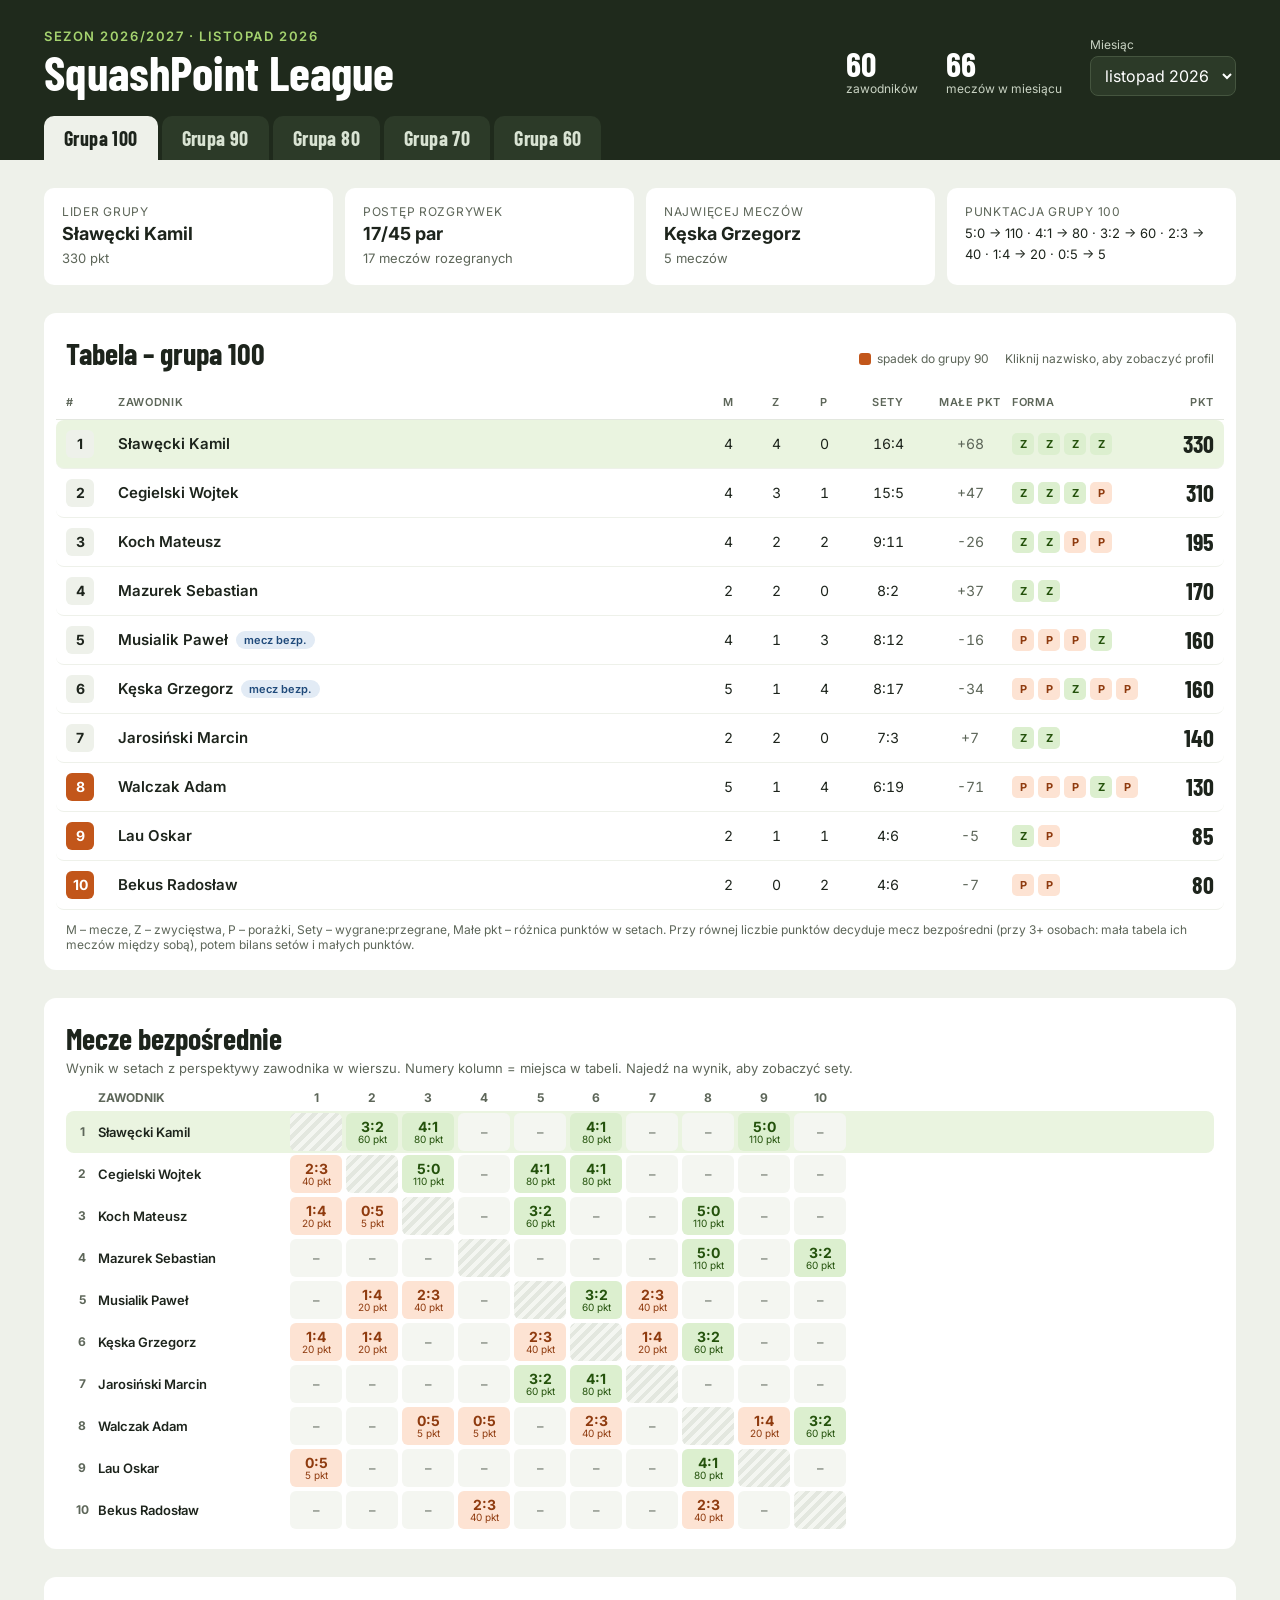
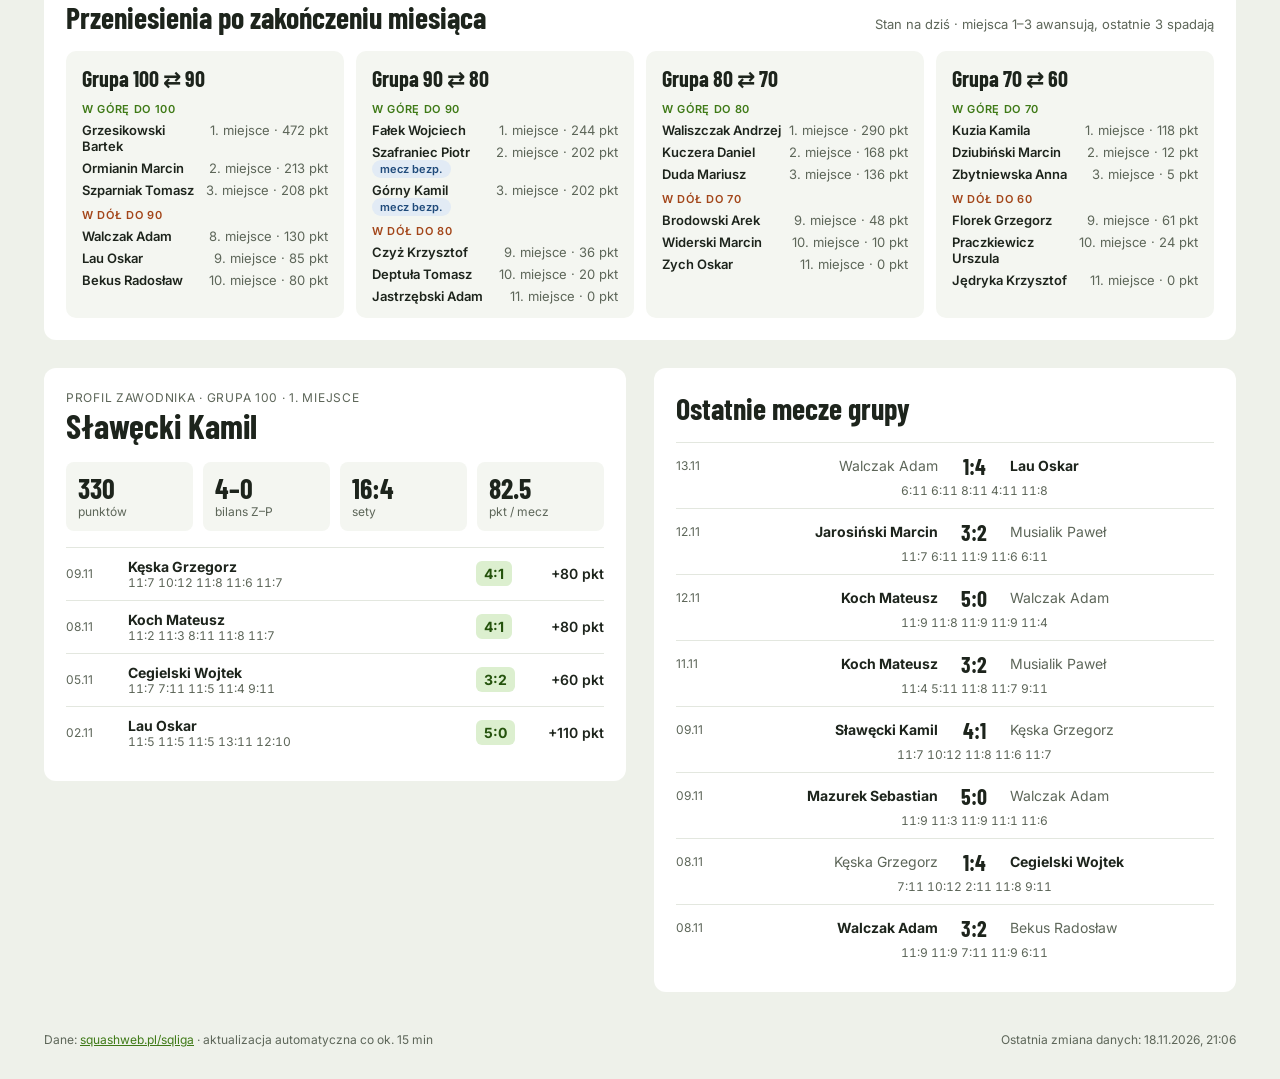
==== site/index.html @ b8cb8882 "Add files via upload" ====
<!doctype html>
<html lang="pl">
<head>
<meta charset="utf-8">
<meta name="viewport" content="width=device-width, initial-scale=1">
<title>SquashPoint League – tabela ligi</title>
<meta name="description" content="Tabele, mecze bezpośrednie i wyniki SquashPoint League.">
<link rel="preconnect" href="https://fonts.googleapis.com">
<link rel="preconnect" href="https://fonts.gstatic.com" crossorigin>
<link rel="stylesheet" href="https://fonts.googleapis.com/css2?family=Barlow+Condensed:wght@600;700&family=Inter:wght@400;500;600;700&display=swap">
<link rel="stylesheet" href="style.css">
</head>
<body>
<header class="top">
  <div class="wrap top-inner">
    <div class="top-row">
      <div class="brand">
        <div class="kicker">Sezon <span id="season">–</span> · <span id="monthLabel">–</span></div>
        <h1>SquashPoint League</h1>
      </div>
      <div class="top-stats">
        <div><b id="statPlayers">–</b><span>zawodników</span></div>
        <div><b id="statMatches">–</b><span>meczów w miesiącu</span></div>
        <div class="month-pick">
          <label for="monthSelect">Miesiąc</label>
          <select id="monthSelect"></select>
        </div>
      </div>
    </div>
    <nav class="tabs" id="tabs" aria-label="Grupy"></nav>
  </div>
</header>

<main class="wrap main" id="main">
  <p class="loading" id="loading">Wczytywanie danych…</p>
</main>

<footer class="wrap foot">
  <span>Dane: <a href="http://squashweb.pl/sqliga/" rel="noopener">squashweb.pl/sqliga</a> · aktualizacja automatyczna co ok. 15 min</span>
  <span id="updated"></span>
</footer>

<script src="app.js"></script>
</body>
</html>
---- site/style.css ----
:root {
  --bg: #eef1ea;
  --card: #ffffff;
  --soft: #f4f6f1;
  --line: #e3e7df;
  --ink: #1d241c;
  --muted: #5d6659;
  --muted2: #646c60;
  --dark: #1f2a1c;
  --dark2: #2c3a28;
  --green: #3f7a17;
  --lime: #a5d36f;
  --win-bg: #dcefcf; --win: #24520c;
  --loss-bg: #fde3d3; --loss: #8f3b0f;
  --down: #c2561a;
  --sel: #eaf4e0;
  --blue-bg: #e2ebf5; --blue: #1f4a7a;
  --head: 'Barlow Condensed', system-ui, sans-serif;
}
* { box-sizing: border-box; }
body { margin: 0; background: var(--bg); color: var(--ink); font-family: Inter, system-ui, sans-serif; }
a { color: var(--green); } a:hover { color: #2c5a0e; }
button, select { font: inherit; }
button:focus-visible, select:focus-visible { outline: 2px solid var(--green); outline-offset: 2px; }
.wrap { max-width: 1240px; margin: 0 auto; padding-left: 24px; padding-right: 24px; }
h2 { margin: 0; font-family: var(--head); font-size: 30px; font-weight: 700; }

/* Nagłówek */
.top { background: var(--dark); color: #fff; }
.top-inner { padding-top: 28px; display: flex; flex-direction: column; gap: 20px; }
.top-row { display: flex; flex-wrap: wrap; justify-content: space-between; align-items: flex-end; gap: 16px; }
.kicker { font-size: 13px; font-weight: 600; letter-spacing: .12em; text-transform: uppercase; color: var(--lime); }
.brand h1 { margin: 4px 0 0; font-family: var(--head); font-weight: 700; font-size: 48px; line-height: 1; }
.top-stats { display: flex; flex-wrap: wrap; gap: 28px; align-items: flex-end; }
.top-stats > div { display: flex; flex-direction: column; }
.top-stats b { font-family: var(--head); font-size: 34px; line-height: 1; }
.top-stats span, .month-pick label { font-size: 12px; color: #c9d3c3; }
.month-pick select { margin-top: 4px; min-height: 40px; padding: 0 10px; border-radius: 8px; border: 1px solid #45553f; background: var(--dark2); color: #fff; }
.tabs { display: flex; flex-wrap: wrap; gap: 4px; }
.tab { min-height: 44px; padding: 0 20px; border: 0; border-radius: 10px 10px 0 0; cursor: pointer; font-family: var(--head); font-size: 20px; font-weight: 700; letter-spacing: .02em; background: var(--dark2); color: #d9e3d3; }
.tab[aria-selected="true"] { background: var(--bg); color: var(--ink); }

/* Treść */
.main { padding-top: 28px; padding-bottom: 40px; display: flex; flex-direction: column; gap: 28px; }
.loading, .error { background: var(--card); border-radius: 12px; padding: 22px; margin: 0; }
.error { color: var(--loss); }
.card { background: var(--card); border-radius: 12px; }
.pad { padding: 22px; }
.sec-head { padding: 0 22px 14px; display: flex; flex-wrap: wrap; justify-content: space-between; align-items: baseline; gap: 8px; }
.sub { font-size: 13px; color: var(--muted); }
.note { margin: 12px 22px 8px; font-size: 12px; color: var(--muted); }
.scroll { overflow-x: auto; }

.kpis { display: grid; grid-template-columns: repeat(auto-fit, minmax(190px, 1fr)); gap: 12px; }
.kpi { background: var(--card); border-radius: 10px; padding: 16px 18px; display: flex; flex-direction: column; gap: 4px; }
.kpi .lab { font-size: 12px; color: var(--muted); text-transform: uppercase; letter-spacing: .06em; }
.kpi .val { font-size: 18px; font-weight: 700; }
.kpi .small { font-size: 13px; color: var(--muted); line-height: 1.6; }

.legend { display: flex; flex-wrap: wrap; gap: 16px; font-size: 12px; color: var(--muted); }
.legend span { display: flex; align-items: center; gap: 6px; }
.sq { width: 12px; height: 12px; border-radius: 3px; display: inline-block; }

/* Tabela */
.table { min-width: 860px; padding: 0 12px; }
.trow { display: grid; grid-template-columns: 52px minmax(200px, 1fr) 48px 48px 48px 80px 84px 132px 70px; align-items: center; padding: 6px 10px; font-size: 14px; border-bottom: 1px solid var(--bg); border-radius: 8px; }
.trow.head { padding: 10px; font-size: 11px; font-weight: 600; letter-spacing: .06em; text-transform: uppercase; color: var(--muted); border-bottom: 1px solid var(--line); border-radius: 0; }
.trow.sel { background: var(--sel); }
.c { text-align: center; font-variant-numeric: tabular-nums; }
.r { text-align: right; }
.rank { display: inline-flex; width: 28px; height: 28px; border-radius: 6px; align-items: center; justify-content: center; font-weight: 700; font-size: 14px; background: var(--bg); }
.rank.up { background: var(--green); color: #fff; }
.rank.down { background: var(--down); color: #fff; }
.namecell { display: flex; align-items: center; gap: 8px; min-width: 0; flex-wrap: wrap; }
.name { background: none; border: 0; padding: 6px 0; min-height: 36px; font-size: 15px; font-weight: 600; color: var(--ink); text-align: left; cursor: pointer; }
.name:hover { color: var(--green); }
.pill { font-size: 11px; font-weight: 600; padding: 2px 8px; border-radius: 99px; white-space: nowrap; }
.pill.inj { background: var(--loss-bg); color: var(--loss); }
.pill.h2h { background: var(--blue-bg); color: var(--blue); }
.form { display: flex; gap: 4px; }
.fb { width: 22px; height: 22px; border-radius: 5px; display: inline-flex; align-items: center; justify-content: center; font-size: 11px; font-weight: 700; }
.fb.w { background: var(--win-bg); color: var(--win); }
.fb.l { background: var(--loss-bg); color: var(--loss); }
.none { font-size: 12px; color: var(--muted2); }
.pts { font-family: var(--head); font-size: 24px; font-weight: 700; }

/* Mecze bezpośrednie */
.matrix { padding: 0 22px; width: max-content; min-width: 100%; }
.mrow { display: grid; align-items: center; border-radius: 8px; }
.mrow.sel { background: var(--sel); }
.mh { text-align: center; font-size: 12px; font-weight: 700; color: var(--muted); padding-bottom: 6px; }
.mrank { font-size: 12px; font-weight: 700; color: var(--muted); text-align: center; }
.mname { background: none; border: 0; padding: 0 8px 0 0; min-height: 40px; font-size: 13px; font-weight: 600; color: var(--ink); text-align: left; cursor: pointer; white-space: nowrap; overflow: hidden; text-overflow: ellipsis; }
.cell { padding: 2px; display: flex; }
.cell > span { flex: 1; height: 38px; border-radius: 6px; display: flex; flex-direction: column; align-items: center; justify-content: center; line-height: 1.1; font-size: 13px; }
.cell .self { background: repeating-linear-gradient(135deg, var(--line) 0 4px, var(--soft) 4px 8px); }
.cell .empty { background: var(--soft); color: var(--muted2); }
.cell .w { background: var(--win-bg); color: var(--win); }
.cell .l { background: var(--loss-bg); color: var(--loss); }
.cell strong { font-size: 14px; }
.cell small { font-size: 10px; }

/* Przeniesienia */
.moves { display: grid; grid-template-columns: repeat(auto-fit, minmax(260px, 1fr)); gap: 12px; }
.move { background: var(--soft); border-radius: 10px; padding: 14px 16px; display: flex; flex-direction: column; gap: 10px; }
.move h3 { margin: 0; font-family: var(--head); font-size: 22px; }
.move .lab { font-size: 11px; font-weight: 600; letter-spacing: .06em; text-transform: uppercase; }
.move .lab.up { color: var(--green); }
.move .lab.down { color: #a3461a; }
.mv { display: flex; justify-content: space-between; gap: 8px; font-size: 13px; }
.mv b { font-weight: 600; }
.mv span { color: var(--muted); white-space: nowrap; }

/* Profil i ostatnie mecze */
.split { display: flex; flex-wrap: wrap; gap: 28px; align-items: flex-start; }
.split > section { flex: 1 1 420px; min-width: 0; display: flex; flex-direction: column; gap: 16px; }
.profile-kick { font-size: 12px; color: var(--muted); text-transform: uppercase; letter-spacing: .06em; }
.profile-name { font-size: 34px; }
.boxes { display: grid; grid-template-columns: repeat(4, minmax(0, 1fr)); gap: 10px; }
.box { background: var(--soft); border-radius: 8px; padding: 12px; display: flex; flex-direction: column; gap: 2px; }
.box b { font-family: var(--head); font-size: 28px; line-height: 1; }
.box span { font-size: 12px; color: var(--muted); }
.list > div { border-top: 1px solid var(--line); padding: 10px 0; }
.pm { display: grid; grid-template-columns: 52px minmax(0, 1fr) 54px 64px; gap: 10px; align-items: center; }
.date { font-size: 12px; color: var(--muted); }
.opp { display: flex; flex-direction: column; min-width: 0; }
.opp b { font-size: 14px; }
.sets { font-size: 12px; color: var(--muted); font-variant-numeric: tabular-nums; }
.score { display: inline-block; padding: 4px 8px; border-radius: 6px; font-weight: 700; font-size: 14px; }
.score.w { background: var(--win-bg); color: var(--win); }
.score.l { background: var(--loss-bg); color: var(--loss); }
.rm { display: grid; grid-template-columns: 48px minmax(0, 1fr) 52px minmax(0, 1fr); gap: 4px 10px; align-items: center; }
.rm .pa { text-align: right; font-size: 14px; color: var(--muted); }
.rm .pb { font-size: 14px; color: var(--muted); }
.rm .win { font-weight: 700; color: var(--ink); }
.rm .res { text-align: center; font-family: var(--head); font-size: 22px; font-weight: 700; }
.rm .sets { grid-column: 2 / 5; text-align: center; }

.foot { padding-bottom: 32px; display: flex; flex-wrap: wrap; justify-content: space-between; gap: 8px; font-size: 12px; color: var(--muted); }

@media (max-width: 640px) {
  .wrap { padding-left: 14px; padding-right: 14px; }
  .brand h1 { font-size: 38px; }
  .tab { padding: 0 14px; font-size: 18px; }
  .boxes { grid-template-columns: repeat(2, minmax(0, 1fr)); }
  .profile-name { font-size: 28px; }
  .kpis { grid-template-columns: repeat(2, minmax(0, 1fr)); }
  .kpis .kpi:last-child { grid-column: 1 / -1; }
  .table { min-width: 0; padding: 0 6px; }
  .trow { grid-template-columns: 38px minmax(0, 1fr) 30px 30px 50px 50px; padding: 4px 6px; }
  .trow .hm { display: none; }
  .namecell { gap: 4px; }
  .name { font-size: 14px; }
  .pts { font-size: 22px; }
}
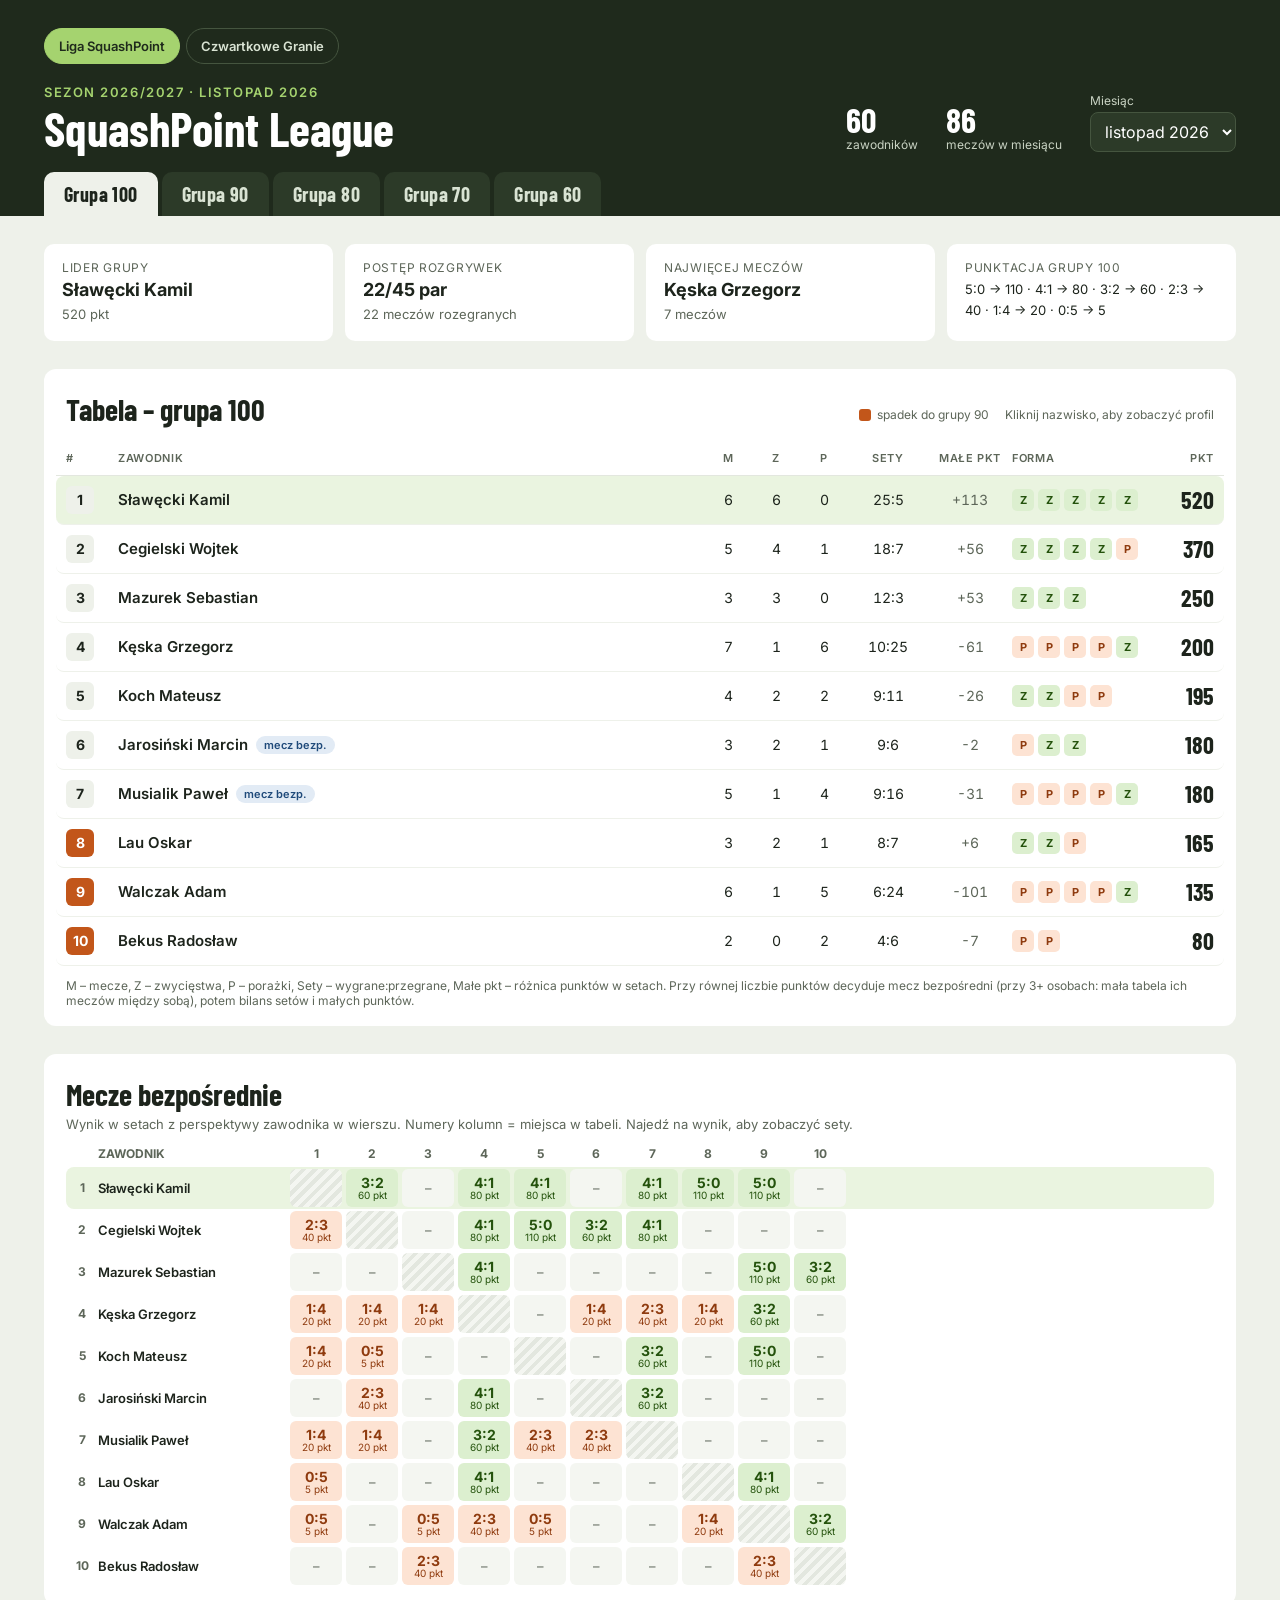
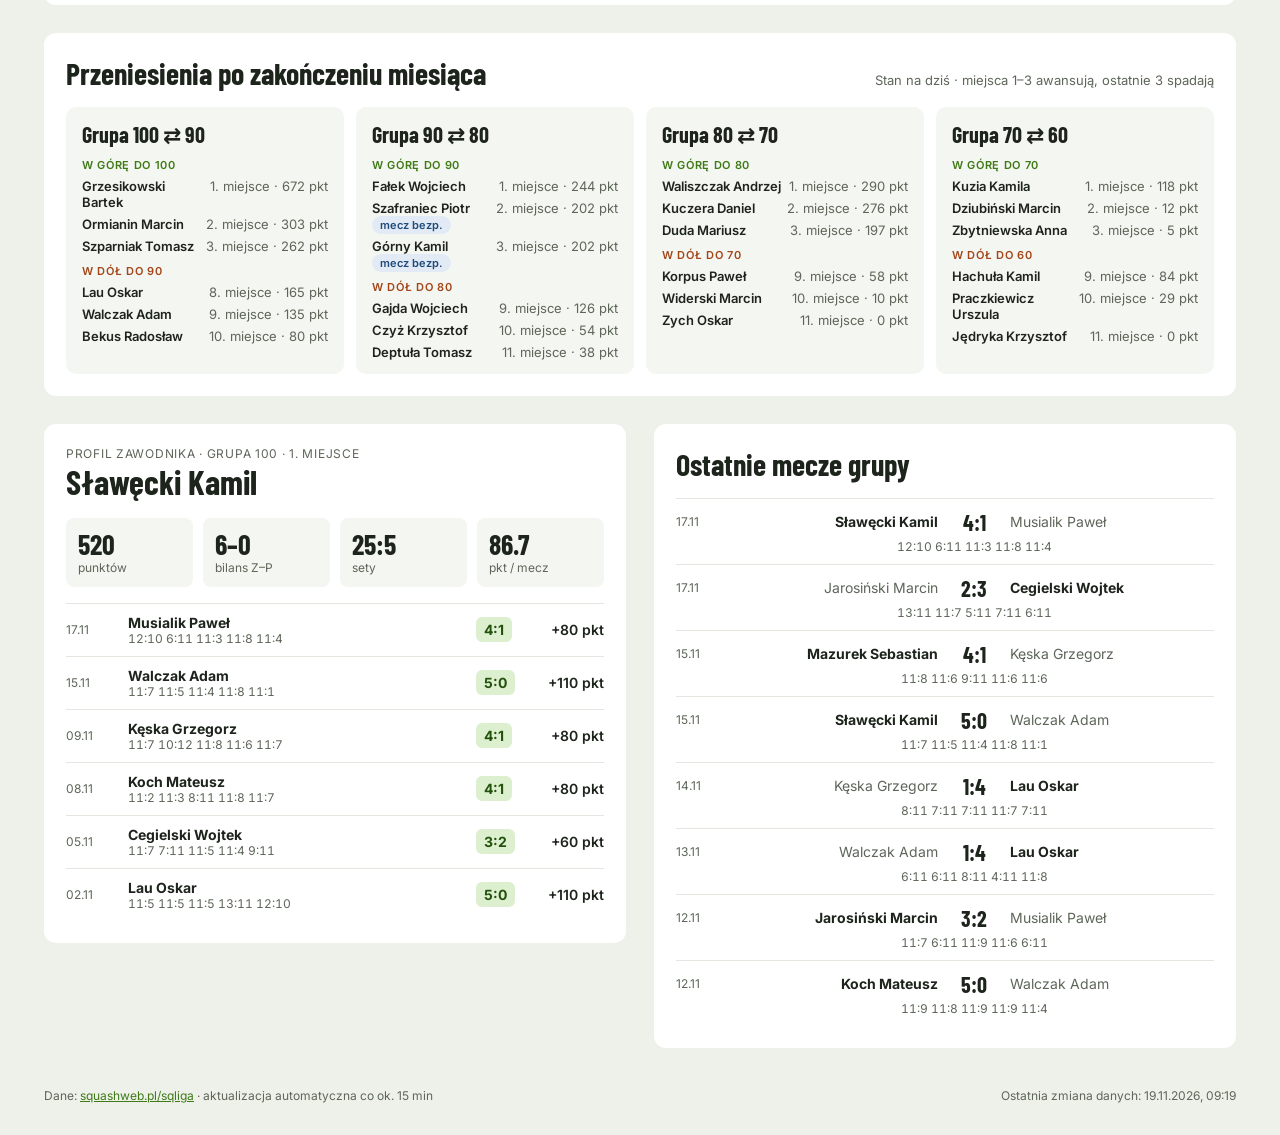
==== commit 6057a22e: "Add files via upload" ====
--- a/site/index.html
+++ b/site/index.html
@@ -13,6 +13,10 @@
 <body>
 <header class="top">
   <div class="wrap top-inner">
+    <nav class="pages" aria-label="Strony">
+      <a href="./" aria-current="page">Liga SquashPoint</a>
+      <a href="czwartki.html">Czwartkowe Granie</a>
+    </nav>
     <div class="top-row">
       <div class="brand">
         <div class="kicker">Sezon <span id="season">–</span> · <span id="monthLabel">–</span></div>
--- a/site/style.css
+++ b/site/style.css
@@ -39,6 +39,12 @@
 .tabs { display: flex; flex-wrap: wrap; gap: 4px; }
 .tab { min-height: 44px; padding: 0 20px; border: 0; border-radius: 10px 10px 0 0; cursor: pointer; font-family: var(--head); font-size: 20px; font-weight: 700; letter-spacing: .02em; background: var(--dark2); color: #d9e3d3; }
 .tab[aria-selected="true"] { background: var(--bg); color: var(--ink); }
+
+/* Przełącznik podstron */
+.pages { display: flex; flex-wrap: wrap; gap: 6px; }
+.pages a { display: inline-flex; align-items: center; min-height: 36px; padding: 0 14px; border-radius: 99px; font-size: 13px; font-weight: 600; text-decoration: none; color: #d9e3d3; border: 1px solid #45553f; }
+.pages a:hover { color: #fff; border-color: #7a8c72; }
+.pages a[aria-current="page"] { background: var(--lime); border-color: var(--lime); color: var(--dark); }
 
 /* Treść */
 .main { padding-top: 28px; padding-bottom: 40px; display: flex; flex-direction: column; gap: 28px; }
@@ -153,3 +159,37 @@
   .name { font-size: 14px; }
   .pts { font-size: 22px; }
 }
+
+/* ===== Czwartkowe Granie ===== */
+.tools { display: flex; flex-wrap: wrap; gap: 12px; align-items: center; justify-content: space-between; padding: 0 22px 14px; }
+.search { min-height: 40px; width: 240px; max-width: 100%; padding: 0 12px; border-radius: 8px; border: 1px solid var(--line); background: var(--soft); color: var(--ink); }
+.rk { border-collapse: separate; border-spacing: 0; font-size: 13px; min-width: 100%; }
+.rk th, .rk td { padding: 0 4px; height: 40px; text-align: center; white-space: nowrap; border-bottom: 1px solid var(--bg); }
+.rk thead th { height: auto; padding: 8px 4px; font-size: 11px; font-weight: 600; letter-spacing: .04em; text-transform: uppercase; color: var(--muted); border-bottom: 1px solid var(--line); vertical-align: bottom; background: var(--card); }
+.rk thead th a { color: var(--muted); text-decoration: none; display: block; }
+.rk thead th a:hover { color: var(--green); }
+.rk thead th small { display: block; font-size: 10px; font-weight: 500; letter-spacing: 0; text-transform: none; }
+.rk .stick { position: sticky; background: var(--card); z-index: 1; }
+.rk .s1 { left: 0; width: 48px; min-width: 48px; padding-left: 16px; }
+.rk .s2 { left: 48px; text-align: left; min-width: 190px; box-shadow: 6px 0 6px -6px rgba(0,0,0,.12); }
+.rk tr.me td.stick, .rk tr.me td { background: var(--sel); }
+.rk .pname { font-weight: 600; font-size: 14px; display: flex; align-items: center; gap: 6px; }
+.rk .num { font-variant-numeric: tabular-nums; }
+.rk .sum { font-family: var(--head); font-size: 22px; font-weight: 700; padding-right: 16px; text-align: right; }
+.rk .rc { min-width: 38px; }
+.rk .rc span { display: inline-flex; width: 34px; height: 28px; border-radius: 5px; align-items: center; justify-content: center; font-weight: 600; font-variant-numeric: tabular-nums; }
+.rk .rc .dash { color: #b3bab0; }
+.rk .future { color: #b3bab0; }
+.medal { display: inline-flex; width: 28px; height: 28px; border-radius: 6px; align-items: center; justify-content: center; font-weight: 700; font-size: 14px; background: var(--bg); }
+.medal.m1 { background: #d9a520; color: #2a1f00; }
+.medal.m2 { background: #b9c0c6; color: #1e2428; }
+.medal.m3 { background: #c98a52; color: #2b1606; }
+.pill.sp { background: #e6f2da; color: #2c5a0e; }
+.rounds { display: grid; grid-template-columns: repeat(auto-fill, minmax(150px, 1fr)); gap: 10px; }
+.round { background: var(--soft); border-radius: 10px; padding: 12px 14px; display: flex; flex-direction: column; gap: 4px; text-decoration: none; color: var(--ink); min-height: 44px; }
+.round:hover { outline: 2px solid var(--line); }
+.round b { font-family: var(--head); font-size: 20px; }
+.round span { font-size: 12px; color: var(--muted); }
+.round.next { background: var(--dark); color: #fff; }
+.round.next span { color: var(--lime); }
+.round.done span::before { content: '✓ '; color: var(--green); font-weight: 700; }
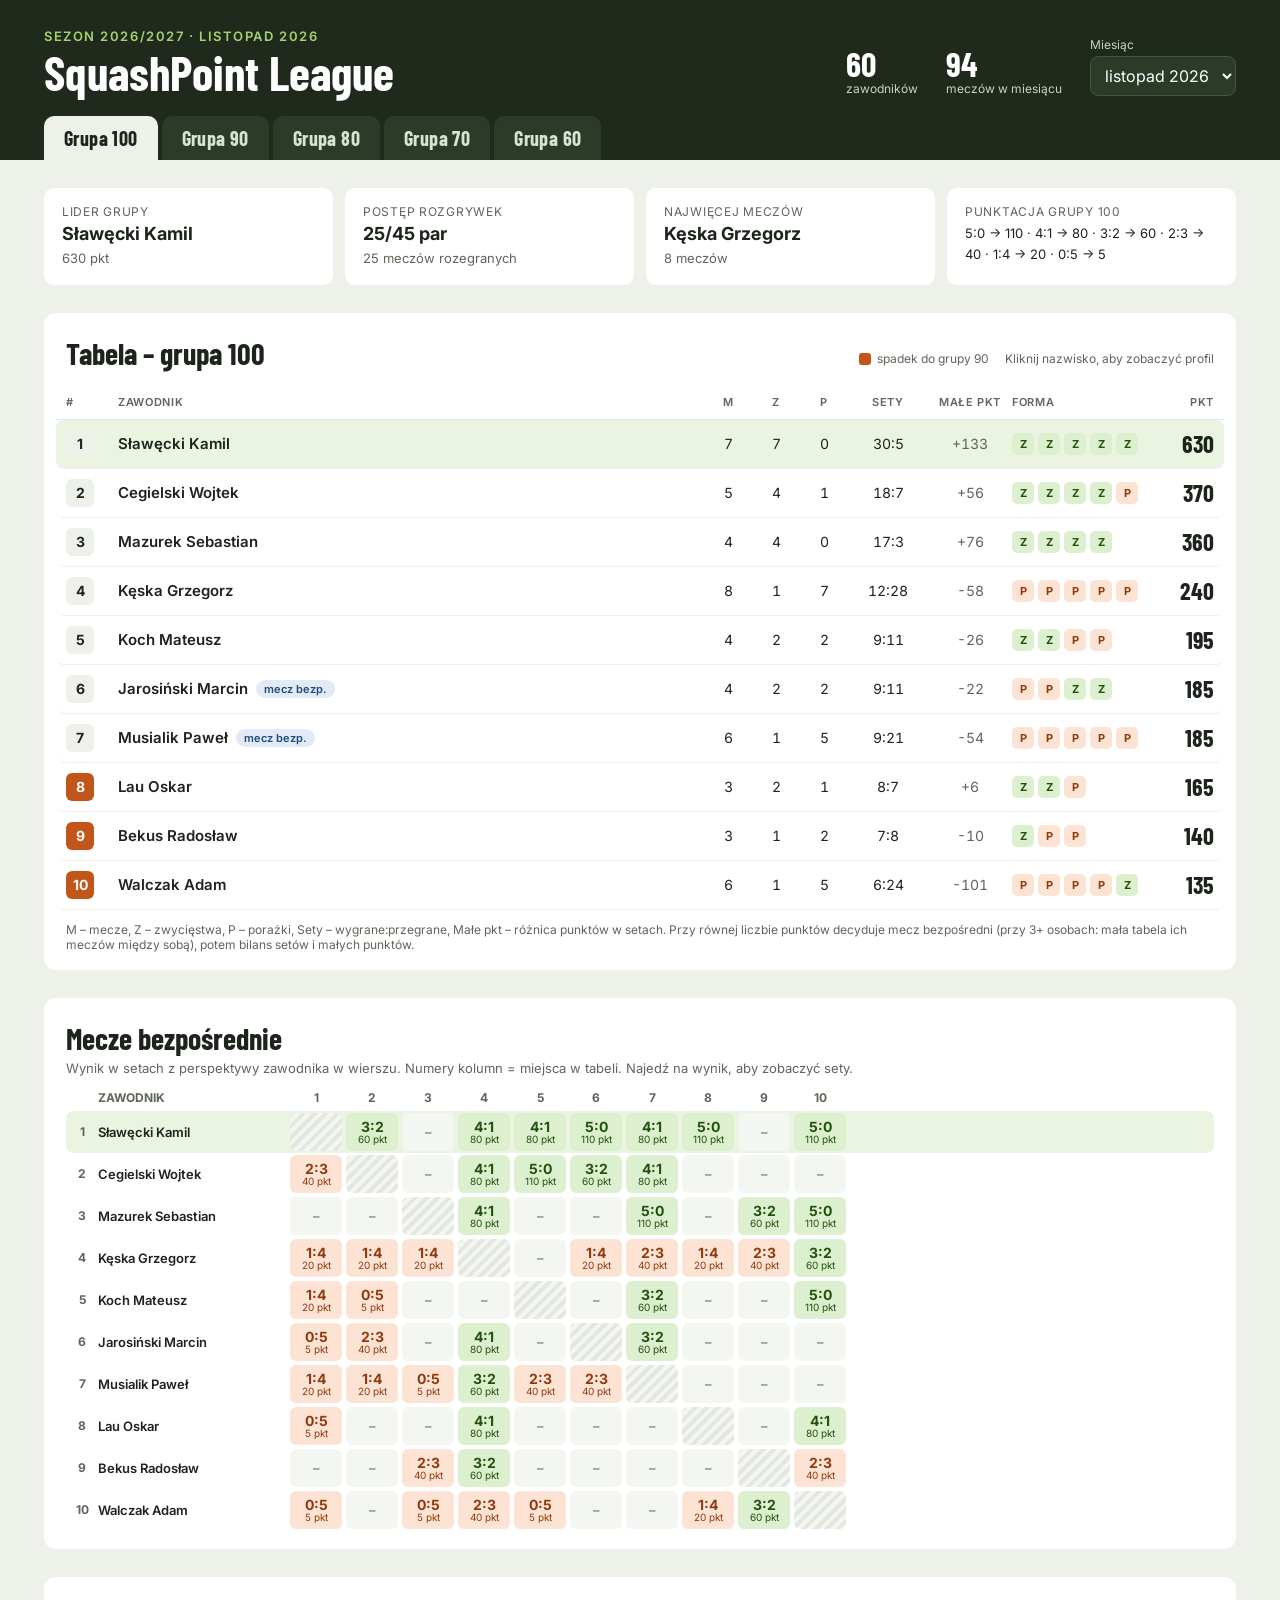
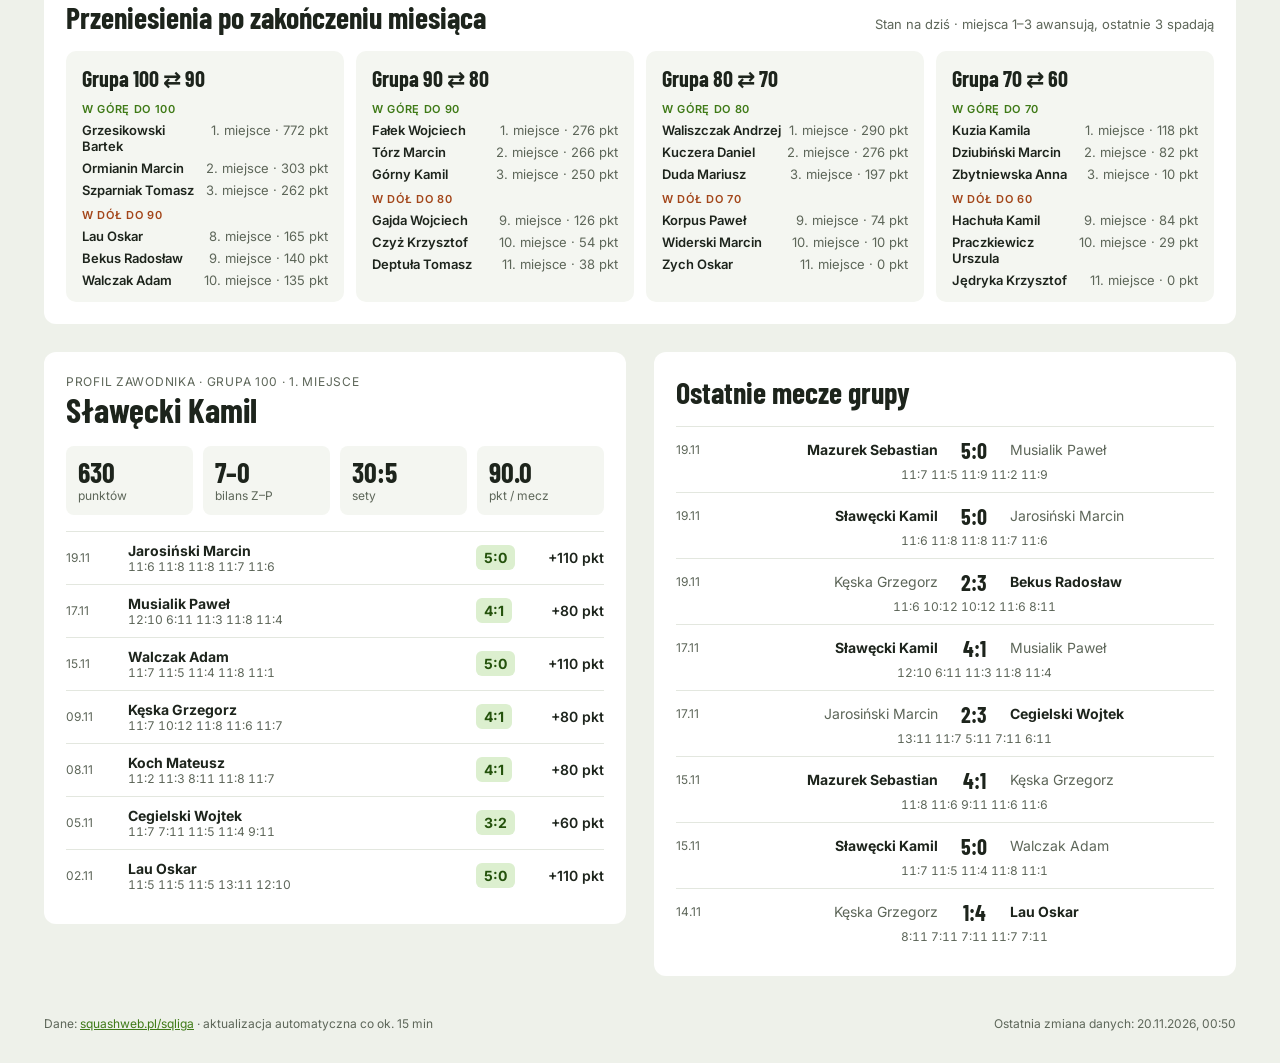
==== commit 2818b6e9: "Update index.html" ====
--- a/site/index.html
+++ b/site/index.html
@@ -13,10 +13,6 @@
 <body>
 <header class="top">
   <div class="wrap top-inner">
-    <nav class="pages" aria-label="Strony">
-      <a href="./" aria-current="page">Liga SquashPoint</a>
-      <a href="czwartki.html">Czwartkowe Granie</a>
-    </nav>
     <div class="top-row">
       <div class="brand">
         <div class="kicker">Sezon <span id="season">–</span> · <span id="monthLabel">–</span></div>
--- a/site/style.css
+++ b/site/style.css
@@ -193,3 +193,33 @@
 .round.next { background: var(--dark); color: #fff; }
 .round.next span { color: var(--lime); }
 .round.done span::before { content: '✓ '; color: var(--green); font-weight: 700; }
+
+/* Widok rundy */
+.round.active { outline: 2px solid var(--green); }
+.round .ext { font-size: 11px; color: var(--muted2); }
+.rnav { display: flex; flex-wrap: wrap; gap: 8px; }
+.btn { display: inline-flex; align-items: center; min-height: 40px; padding: 0 14px; border-radius: 8px; background: var(--dark); color: #fff; text-decoration: none; font-size: 13px; font-weight: 600; }
+.btn:hover { color: var(--lime); }
+.btn.ghost { background: var(--soft); color: var(--ink); }
+.btn.ghost:hover { color: var(--green); }
+.rgroups { display: grid; grid-template-columns: repeat(auto-fit, minmax(min(100%, 520px), 1fr)); gap: 16px; }
+.rgroup { background: var(--soft); border-radius: 10px; padding: 14px 14px 10px; display: flex; flex-direction: column; gap: 10px; min-width: 0; }
+.rgroup h3 { margin: 0; font-family: var(--head); font-size: 24px; }
+.gtab { min-width: 440px; }
+.gr { display: grid; grid-template-columns: 40px minmax(150px, 1fr) 62px 52px 44px 70px; align-items: center; min-height: 38px; font-size: 13px; border-bottom: 1px solid var(--line); }
+.gr.gh { min-height: 0; padding-bottom: 6px; font-size: 11px; font-weight: 600; letter-spacing: .04em; text-transform: uppercase; color: var(--muted); }
+.gr .pname { font-size: 13px; }
+.xt { min-width: 420px; }
+.xr { display: grid; align-items: center; }
+.xname { font-size: 12px; font-weight: 600; white-space: nowrap; overflow: hidden; text-overflow: ellipsis; padding-right: 6px; }
+.xt .cell > span { height: auto; min-height: 44px; padding: 3px 2px; text-align: center; }
+.xt .cell small { font-size: 9px; line-height: 1.25; white-space: normal; word-spacing: 2px; }
+.xt .self { background: repeating-linear-gradient(135deg, var(--line) 0 4px, #fff 4px 8px); }
+.xt .empty { background: #fff; }
+
+@media (max-width: 640px) {
+  .gtab { min-width: 0; }
+  .gr { grid-template-columns: 36px minmax(0, 1fr) 50px 44px 36px; }
+  .gr .hm { display: none; }
+  .rgroup { padding: 12px 8px 8px; }
+}
